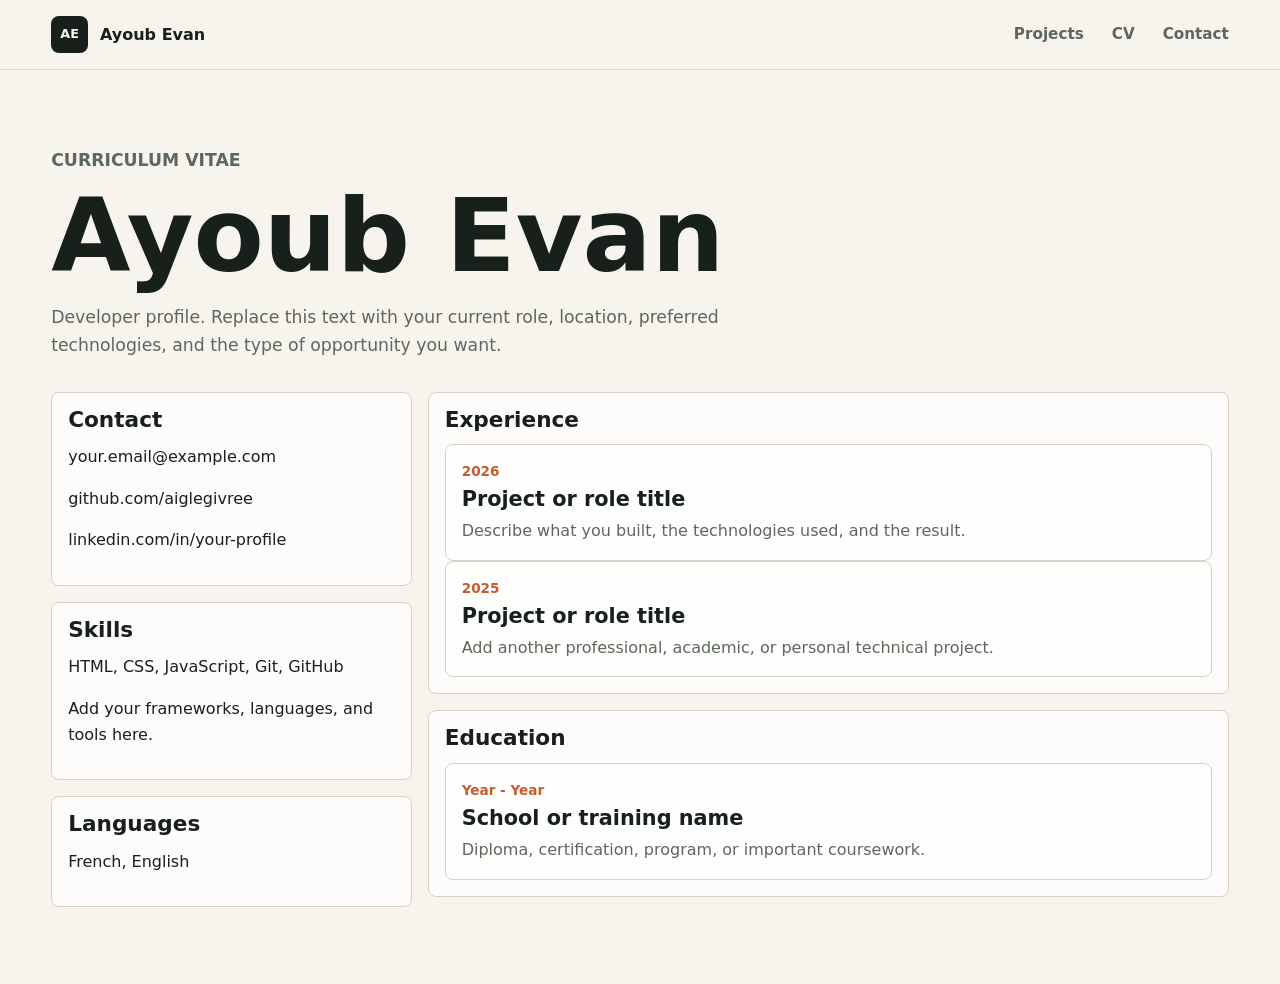
==== cv.html @ 89445557 "feat: add initial portfolio website" ====
<!doctype html>
<html lang="en">
  <head>
    <meta charset="utf-8" />
    <meta name="viewport" content="width=device-width, initial-scale=1" />
    <title>Ayoub Evan | CV</title>
    <meta name="description" content="CV for Ayoub Evan." />
    <link rel="stylesheet" href="styles.css" />
  </head>
  <body>
    <header class="site-header">
      <a class="brand" href="index.html" aria-label="Back to portfolio">
        <span class="brand-mark">AE</span>
        <span>Ayoub Evan</span>
      </a>
      <nav aria-label="Main navigation">
        <a href="index.html#projects">Projects</a>
        <a href="cv.html">CV</a>
        <a href="index.html#contact">Contact</a>
      </nav>
    </header>

    <main>
      <section class="section cv-page">
        <div class="cv-header">
          <p class="section-label">Curriculum Vitae</p>
          <h1>Ayoub Evan</h1>
          <p>
            Developer profile. Replace this text with your current role, location,
            preferred technologies, and the type of opportunity you want.
          </p>
        </div>

        <div class="cv-layout">
          <aside class="cv-sidebar">
            <section>
              <h2>Contact</h2>
              <p>your.email@example.com</p>
              <p>github.com/aiglegivree</p>
              <p>linkedin.com/in/your-profile</p>
            </section>
            <section>
              <h2>Skills</h2>
              <p>HTML, CSS, JavaScript, Git, GitHub</p>
              <p>Add your frameworks, languages, and tools here.</p>
            </section>
            <section>
              <h2>Languages</h2>
              <p>French, English</p>
            </section>
          </aside>

          <div class="cv-main">
            <section>
              <h2>Experience</h2>
              <article class="timeline-item">
                <time>2026</time>
                <h3>Project or role title</h3>
                <p>
                  Describe what you built, the technologies used, and the result.
                </p>
              </article>
              <article class="timeline-item">
                <time>2025</time>
                <h3>Project or role title</h3>
                <p>
                  Add another professional, academic, or personal technical project.
                </p>
              </article>
            </section>

            <section>
              <h2>Education</h2>
              <article class="timeline-item">
                <time>Year - Year</time>
                <h3>School or training name</h3>
                <p>Diploma, certification, program, or important coursework.</p>
              </article>
            </section>
          </div>
        </div>
      </section>
    </main>
  </body>
</html>
---- styles.css ----
:root {
  color-scheme: light;
  --bg: #f7f4ed;
  --surface: #ffffff;
  --ink: #17201b;
  --muted: #5d675f;
  --line: #d8d2c6;
  --accent: #0e6f68;
  --accent-strong: #0a4c47;
  --warm: #c95b32;
  --shadow: 0 18px 50px rgba(23, 32, 27, 0.1);
}

* {
  box-sizing: border-box;
}

html {
  scroll-behavior: smooth;
}

body {
  margin: 0;
  background: var(--bg);
  color: var(--ink);
  font-family: Inter, ui-sans-serif, system-ui, -apple-system, BlinkMacSystemFont, "Segoe UI", sans-serif;
  line-height: 1.6;
}

a {
  color: inherit;
  text-decoration: none;
}

img {
  display: block;
  max-width: 100%;
}

.site-header {
  position: sticky;
  top: 0;
  z-index: 10;
  display: flex;
  align-items: center;
  justify-content: space-between;
  gap: 1rem;
  padding: 1rem clamp(1rem, 4vw, 4rem);
  background: rgba(247, 244, 237, 0.88);
  border-bottom: 1px solid rgba(216, 210, 198, 0.8);
  backdrop-filter: blur(16px);
}

.brand,
nav,
.hero-actions,
.contact-links {
  display: flex;
  align-items: center;
}

.brand {
  gap: 0.75rem;
  font-weight: 800;
}

.brand-mark {
  display: grid;
  width: 2.3rem;
  height: 2.3rem;
  place-items: center;
  background: var(--ink);
  color: var(--bg);
  border-radius: 8px;
  font-size: 0.8rem;
}

nav {
  gap: clamp(0.75rem, 3vw, 1.75rem);
  color: var(--muted);
  font-size: 0.95rem;
  font-weight: 650;
}

nav a:hover,
.contact-links a:hover {
  color: var(--accent);
}

.hero {
  display: grid;
  grid-template-columns: minmax(0, 1fr) minmax(18rem, 0.82fr);
  align-items: center;
  gap: clamp(2rem, 5vw, 5rem);
  min-height: calc(100vh - 73px);
  padding: clamp(3rem, 6vw, 6rem) clamp(1rem, 4vw, 4rem);
}

.hero-copy {
  max-width: 58rem;
}

.eyebrow,
.section-label {
  margin: 0 0 0.8rem;
  color: var(--warm);
  font-size: 0.78rem;
  font-weight: 800;
  letter-spacing: 0;
  text-transform: uppercase;
}

h1,
h2,
h3,
p {
  margin-top: 0;
}

h1 {
  max-width: 13ch;
  margin-bottom: 1.25rem;
  font-size: clamp(3rem, 8vw, 6.7rem);
  line-height: 0.95;
}

h2 {
  margin-bottom: 0.8rem;
  font-size: clamp(2rem, 4vw, 3.3rem);
  line-height: 1.05;
}

h3 {
  margin-bottom: 0.4rem;
  font-size: 1.3rem;
  line-height: 1.2;
}

.hero-copy p:not(.eyebrow),
.intro > p,
.split p {
  max-width: 43rem;
  color: var(--muted);
  font-size: 1.08rem;
}

.hero-actions {
  flex-wrap: wrap;
  gap: 0.8rem;
  margin-top: 1.8rem;
}

.button {
  display: inline-flex;
  align-items: center;
  justify-content: center;
  min-height: 2.9rem;
  padding: 0.8rem 1.1rem;
  border: 1px solid var(--ink);
  border-radius: 8px;
  font-weight: 800;
}

.button.primary {
  background: var(--ink);
  color: var(--bg);
}

.button.secondary {
  background: transparent;
}

.button:hover {
  transform: translateY(-1px);
}

.hero-visual {
  overflow: hidden;
  border: 1px solid var(--line);
  border-radius: 8px;
  box-shadow: var(--shadow);
}

.hero-visual img {
  width: 100%;
  aspect-ratio: 4 / 5;
  object-fit: cover;
}

.section {
  padding: clamp(3rem, 6vw, 6rem) clamp(1rem, 4vw, 4rem);
  border-top: 1px solid var(--line);
}

.intro,
.split,
.contact {
  display: grid;
  grid-template-columns: minmax(12rem, 0.7fr) minmax(0, 1.3fr);
  gap: clamp(1.5rem, 5vw, 5rem);
}

.section-heading {
  max-width: 54rem;
  margin-bottom: 2rem;
}

.projects-grid {
  display: grid;
  grid-template-columns: repeat(3, minmax(0, 1fr));
  gap: 1rem;
}

.project-card {
  overflow: hidden;
  background: var(--surface);
  border: 1px solid var(--line);
  border-radius: 8px;
}

.project-card img {
  width: 100%;
  aspect-ratio: 16 / 10;
  object-fit: cover;
  border-bottom: 1px solid var(--line);
}

.project-body {
  padding: 1rem;
}

.project-body p {
  color: var(--muted);
}

.tags {
  display: flex;
  flex-wrap: wrap;
  gap: 0.45rem;
  margin-top: 1rem;
}

.tag {
  padding: 0.25rem 0.5rem;
  background: #e8f1ef;
  color: var(--accent-strong);
  border-radius: 999px;
  font-size: 0.78rem;
  font-weight: 750;
}

.project-links {
  display: flex;
  flex-wrap: wrap;
  gap: 0.8rem;
  margin-top: 1rem;
  font-weight: 800;
}

.project-links a {
  color: var(--accent);
}

.timeline {
  display: grid;
  gap: 0.8rem;
}

.timeline-item {
  padding: 1rem;
  background: rgba(255, 255, 255, 0.64);
  border: 1px solid var(--line);
  border-radius: 8px;
}

.timeline-item time {
  display: block;
  margin-bottom: 0.25rem;
  color: var(--warm);
  font-size: 0.85rem;
  font-weight: 800;
}

.timeline-item p {
  margin-bottom: 0;
  color: var(--muted);
}

.contact-links {
  flex-wrap: wrap;
  gap: 0.8rem;
}

.contact-links a {
  padding: 0.7rem 0.9rem;
  background: var(--surface);
  border: 1px solid var(--line);
  border-radius: 8px;
  font-weight: 800;
}

footer {
  padding: 2rem clamp(1rem, 4vw, 4rem);
  color: var(--muted);
  border-top: 1px solid var(--line);
}

footer p {
  margin: 0;
}

.cv-page {
  border-top: 0;
}

.cv-header {
  max-width: 62rem;
  margin-bottom: 2rem;
}

.cv-header h1 {
  max-width: none;
}

.cv-header p {
  max-width: 44rem;
  color: var(--muted);
  font-size: 1.08rem;
}

.cv-layout {
  display: grid;
  grid-template-columns: minmax(14rem, 0.45fr) minmax(0, 1fr);
  gap: 1rem;
}

.cv-sidebar,
.cv-main {
  display: grid;
  align-content: start;
  gap: 1rem;
}

.cv-sidebar section,
.cv-main section {
  padding: 1rem;
  background: rgba(255, 255, 255, 0.72);
  border: 1px solid var(--line);
  border-radius: 8px;
}

.cv-sidebar h2,
.cv-main h2 {
  font-size: 1.35rem;
}

@media (max-width: 920px) {
  .hero,
  .intro,
  .split,
  .contact {
    grid-template-columns: 1fr;
  }

  .hero {
    min-height: auto;
  }

  h1 {
    max-width: 11ch;
  }

  .projects-grid {
    grid-template-columns: repeat(2, minmax(0, 1fr));
  }

  .cv-layout {
    grid-template-columns: 1fr;
  }
}

@media (max-width: 640px) {
  .site-header {
    align-items: flex-start;
    flex-direction: column;
  }

  nav {
    width: 100%;
    justify-content: space-between;
  }

  h1 {
    font-size: 3.25rem;
  }

  .projects-grid {
    grid-template-columns: 1fr;
  }
}
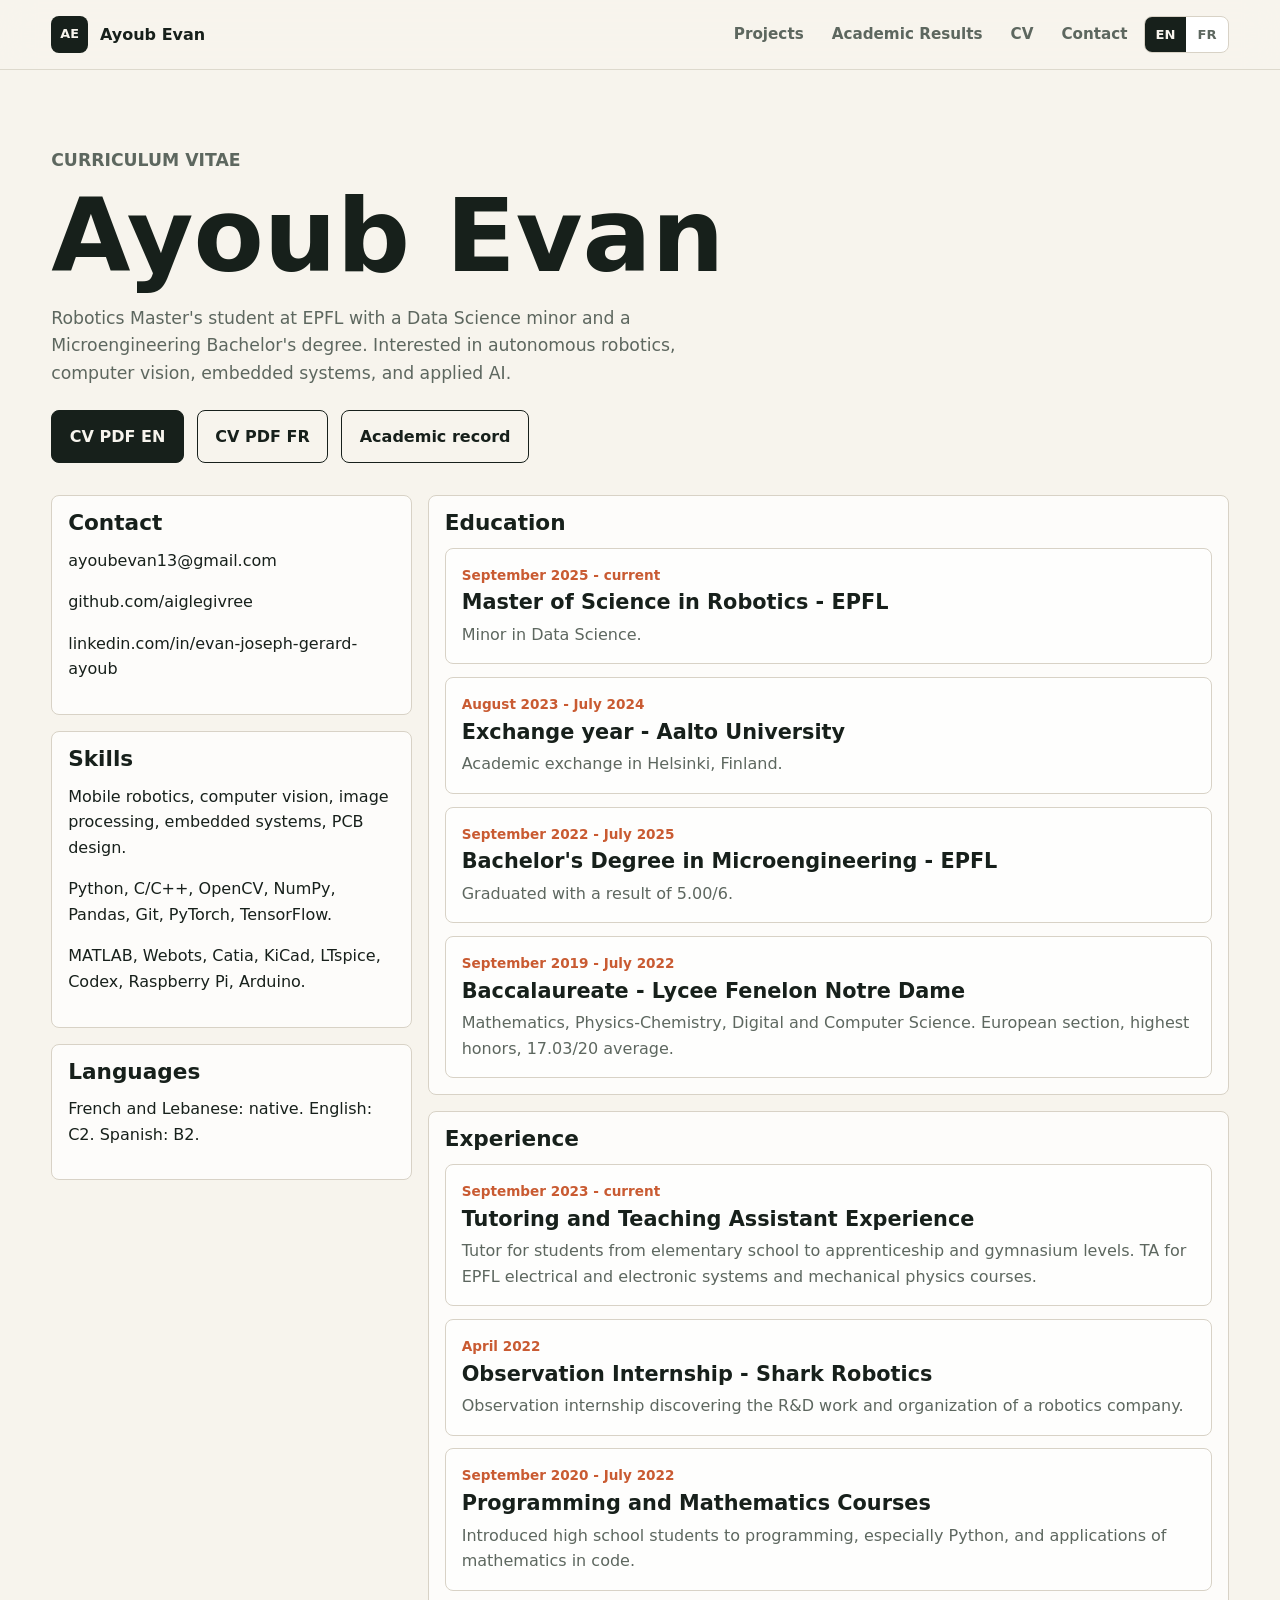
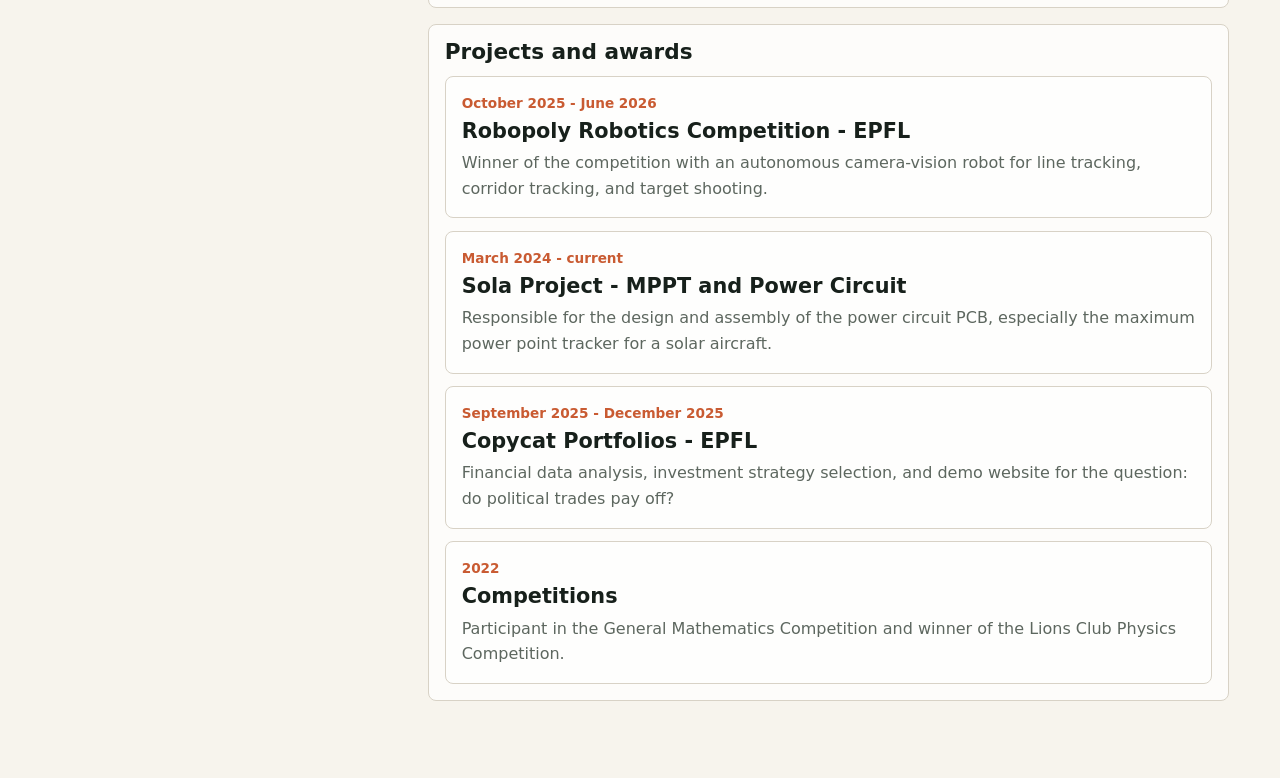
==== commit b686f912: "feat: add bilingual cv content" ====
--- a/cv.html
+++ b/cv.html
@@ -7,79 +7,95 @@
     <meta name="description" content="CV for Ayoub Evan." />
     <link rel="stylesheet" href="styles.css" />
   </head>
-  <body>
+  <body data-page="cv">
     <header class="site-header">
       <a class="brand" href="index.html" aria-label="Back to portfolio">
         <span class="brand-mark">AE</span>
         <span>Ayoub Evan</span>
       </a>
-      <nav aria-label="Main navigation">
-        <a href="index.html#projects">Projects</a>
-        <a href="cv.html">CV</a>
-        <a href="index.html#contact">Contact</a>
-      </nav>
+      <div class="header-actions">
+        <nav aria-label="Main navigation">
+          <a href="index.html#projects" data-i18n="nav.projects">Projects</a>
+          <a href="index.html#academics" data-i18n="nav.academics">Academic Results</a>
+          <a href="cv.html" data-i18n="nav.cv">CV</a>
+          <a href="index.html#contact" data-i18n="nav.contact">Contact</a>
+        </nav>
+        <div class="language-switch" aria-label="Language">
+          <button type="button" data-lang="en" aria-pressed="true">EN</button>
+          <button type="button" data-lang="fr" aria-pressed="false">FR</button>
+        </div>
+      </div>
     </header>
 
     <main>
       <section class="section cv-page">
         <div class="cv-header">
-          <p class="section-label">Curriculum Vitae</p>
+          <p class="section-label" data-i18n="cv.label">Curriculum Vitae</p>
           <h1>Ayoub Evan</h1>
-          <p>
-            Developer profile. Replace this text with your current role, location,
-            preferred technologies, and the type of opportunity you want.
+          <p data-i18n="cv.summary">
+            Robotics Master's student at EPFL with a Data Science minor and a Microengineering
+            Bachelor's degree. Interested in autonomous robotics, computer vision, embedded systems,
+            and applied AI.
           </p>
+          <div class="document-actions">
+            <a class="button primary" href="assets/cv/CV_2026_en.pdf" target="_blank" rel="noreferrer" data-doc="cv-en">
+              CV PDF
+            </a>
+            <a class="button secondary" href="assets/cv/CV_2026_fr.pdf" target="_blank" rel="noreferrer" data-doc="cv-fr">
+              CV PDF FR
+            </a>
+            <a class="button secondary" href="assets/academic/relevenote.pdf" target="_blank" rel="noreferrer" data-i18n="cv.transcript">
+              Academic record
+            </a>
+          </div>
         </div>
 
         <div class="cv-layout">
           <aside class="cv-sidebar">
             <section>
-              <h2>Contact</h2>
-              <p>your.email@example.com</p>
+              <h2 data-i18n="cv.contact.title">Contact</h2>
+              <p>ayoubevan13@gmail.com</p>
               <p>github.com/aiglegivree</p>
-              <p>linkedin.com/in/your-profile</p>
+              <p>linkedin.com/in/evan-joseph-gerard-ayoub</p>
             </section>
             <section>
-              <h2>Skills</h2>
-              <p>HTML, CSS, JavaScript, Git, GitHub</p>
-              <p>Add your frameworks, languages, and tools here.</p>
+              <h2 data-i18n="cv.skills.title">Skills</h2>
+              <p data-i18n="cv.skills.technical">
+                Mobile robotics, computer vision, image processing, embedded systems, PCB design.
+              </p>
+              <p data-i18n="cv.skills.programming">
+                Python, C/C++, OpenCV, NumPy, Pandas, Git, PyTorch, TensorFlow.
+              </p>
+              <p data-i18n="cv.skills.tools">
+                MATLAB, Webots, Catia, KiCad, LTspice, Codex, Raspberry Pi, Arduino.
+              </p>
             </section>
             <section>
-              <h2>Languages</h2>
-              <p>French, English</p>
+              <h2 data-i18n="cv.languages.title">Languages</h2>
+              <p data-i18n="cv.languages.items">French and Lebanese: native. English: C2. Spanish: B2.</p>
             </section>
           </aside>
 
           <div class="cv-main">
             <section>
-              <h2>Experience</h2>
-              <article class="timeline-item">
-                <time>2026</time>
-                <h3>Project or role title</h3>
-                <p>
-                  Describe what you built, the technologies used, and the result.
-                </p>
-              </article>
-              <article class="timeline-item">
-                <time>2025</time>
-                <h3>Project or role title</h3>
-                <p>
-                  Add another professional, academic, or personal technical project.
-                </p>
-              </article>
+              <h2 data-i18n="cv.education.title">Education</h2>
+              <div class="timeline" id="educationList"></div>
             </section>
 
             <section>
-              <h2>Education</h2>
-              <article class="timeline-item">
-                <time>Year - Year</time>
-                <h3>School or training name</h3>
-                <p>Diploma, certification, program, or important coursework.</p>
-              </article>
+              <h2 data-i18n="cv.experience.title">Experience</h2>
+              <div class="timeline" id="experienceList"></div>
+            </section>
+
+            <section>
+              <h2 data-i18n="cv.projects.title">Projects and awards</h2>
+              <div class="timeline" id="cvProjectsList"></div>
             </section>
           </div>
         </div>
       </section>
     </main>
+
+    <script src="script.js"></script>
   </body>
 </html>
--- a/styles.css
+++ b/styles.css
@@ -54,7 +54,10 @@
 .brand,
 nav,
 .hero-actions,
-.contact-links {
+.contact-links,
+.header-actions,
+.language-switch,
+.document-actions {
   display: flex;
   align-items: center;
 }
@@ -80,6 +83,37 @@
   color: var(--muted);
   font-size: 0.95rem;
   font-weight: 650;
+}
+
+.header-actions {
+  justify-content: flex-end;
+  gap: 1rem;
+}
+
+.language-switch {
+  overflow: hidden;
+  flex: 0 0 auto;
+  border: 1px solid var(--line);
+  border-radius: 8px;
+  background: var(--surface);
+}
+
+.language-switch button {
+  min-width: 2.6rem;
+  min-height: 2.2rem;
+  padding: 0.35rem 0.65rem;
+  border: 0;
+  background: transparent;
+  color: var(--muted);
+  font: inherit;
+  font-size: 0.82rem;
+  font-weight: 800;
+  cursor: pointer;
+}
+
+.language-switch button[aria-pressed="true"] {
+  background: var(--ink);
+  color: var(--bg);
 }
 
 nav a:hover,
@@ -211,6 +245,12 @@
   gap: 1rem;
 }
 
+.academic-grid {
+  display: grid;
+  grid-template-columns: repeat(4, minmax(0, 1fr));
+  gap: 1rem;
+}
+
 .project-card {
   overflow: hidden;
   background: var(--surface);
@@ -291,6 +331,12 @@
   gap: 0.8rem;
 }
 
+.document-actions {
+  flex-wrap: wrap;
+  gap: 0.8rem;
+  margin-top: 1.4rem;
+}
+
 .contact-links a {
   padding: 0.7rem 0.9rem;
   background: var(--surface);
@@ -374,6 +420,10 @@
     grid-template-columns: repeat(2, minmax(0, 1fr));
   }
 
+  .academic-grid {
+    grid-template-columns: repeat(2, minmax(0, 1fr));
+  }
+
   .cv-layout {
     grid-template-columns: 1fr;
   }
@@ -385,16 +435,28 @@
     flex-direction: column;
   }
 
+  .header-actions {
+    width: 100%;
+    align-items: stretch;
+    flex-direction: column;
+  }
+
   nav {
     width: 100%;
-    justify-content: space-between;
+    flex-wrap: wrap;
+    justify-content: flex-start;
+  }
+
+  .language-switch {
+    align-self: flex-start;
   }
 
   h1 {
     font-size: 3.25rem;
   }
 
-  .projects-grid {
+  .projects-grid,
+  .academic-grid {
     grid-template-columns: 1fr;
   }
 }
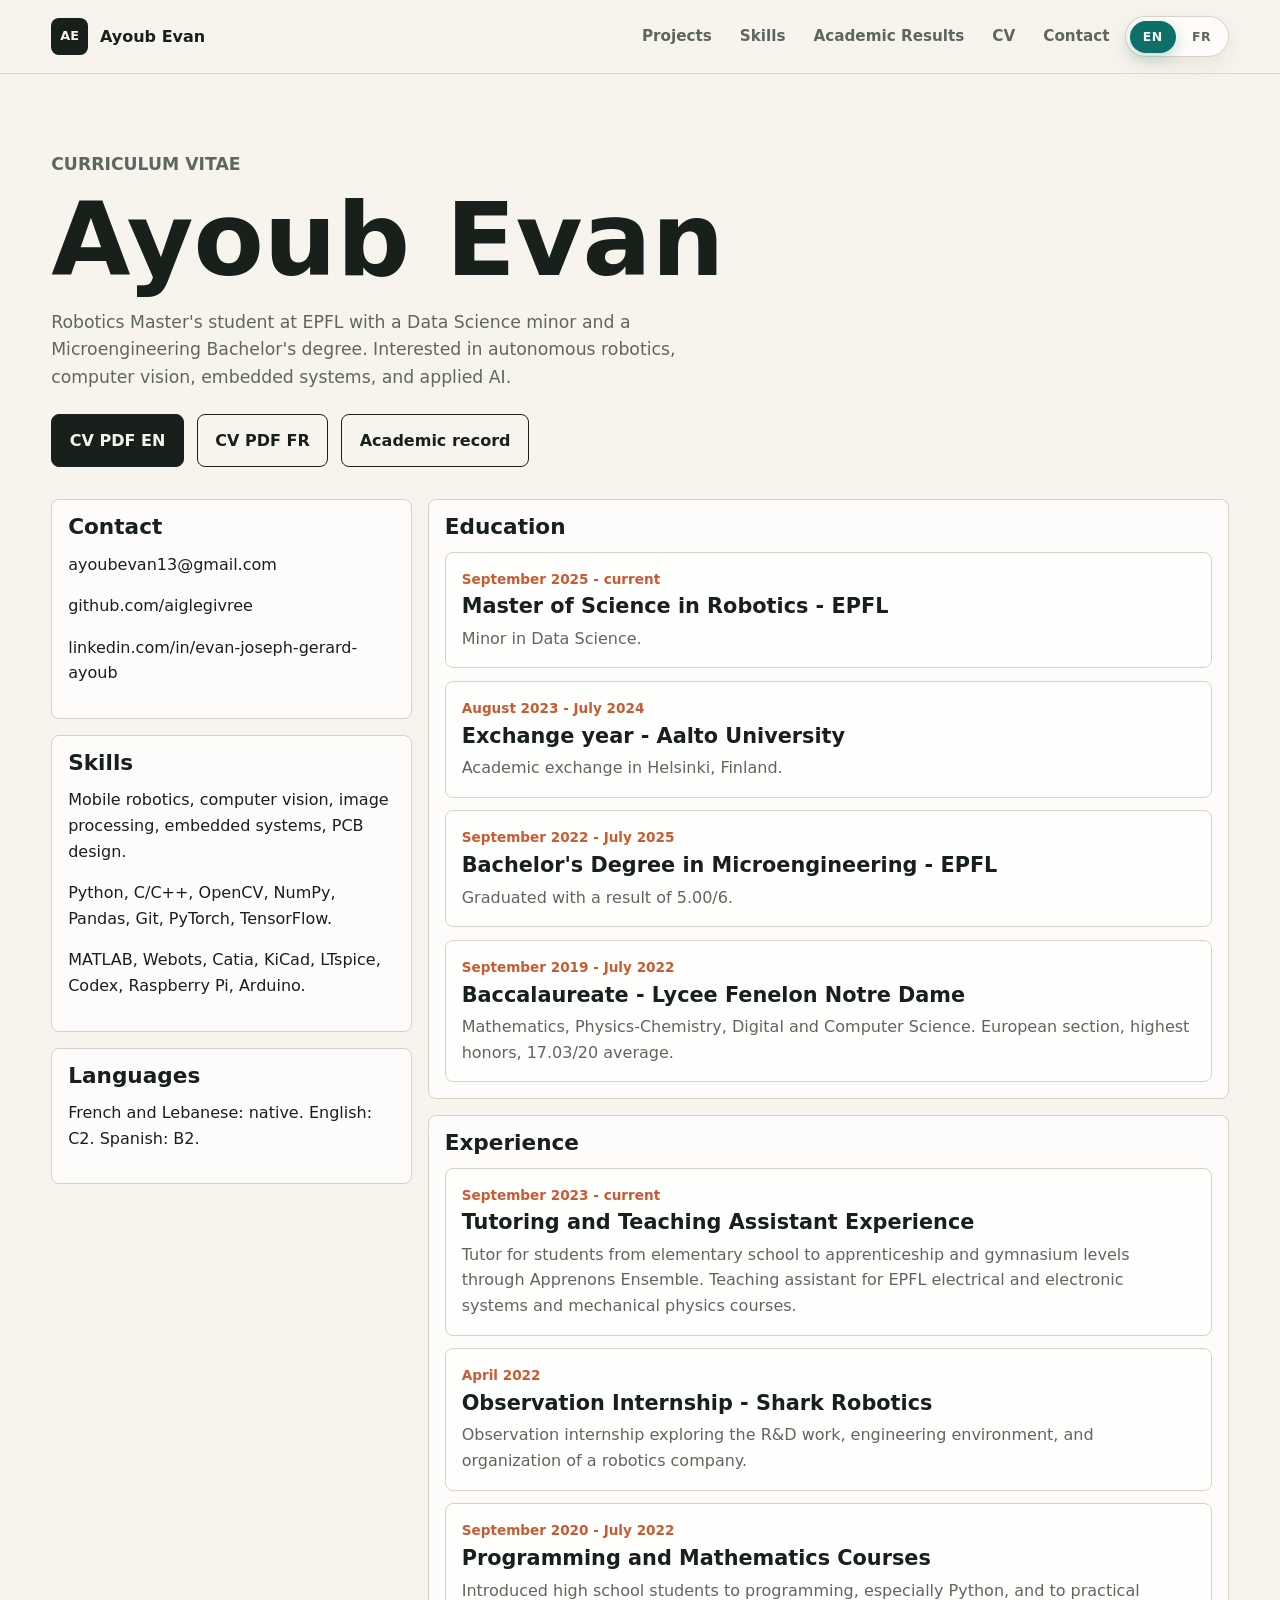
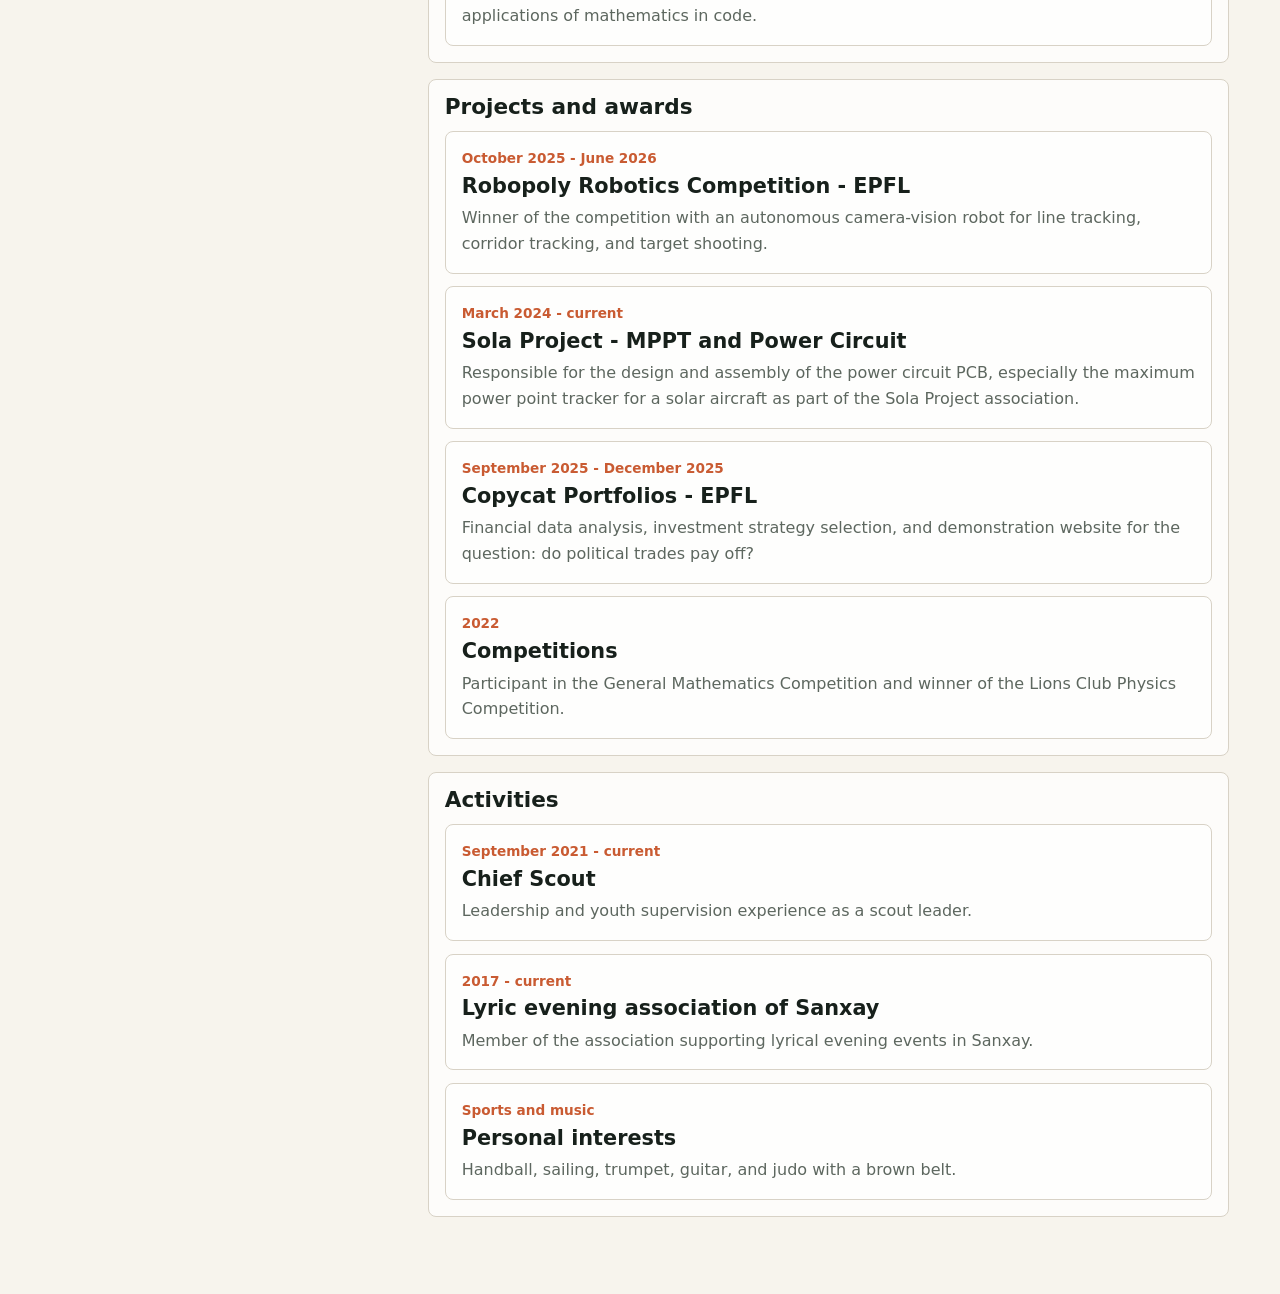
==== commit ade220e6: "feat: enrich cv content and language switch" ====
--- a/cv.html
+++ b/cv.html
@@ -16,6 +16,7 @@
       <div class="header-actions">
         <nav aria-label="Main navigation">
           <a href="index.html#projects" data-i18n="nav.projects">Projects</a>
+          <a href="index.html#skills" data-i18n="nav.skills">Skills</a>
           <a href="index.html#academics" data-i18n="nav.academics">Academic Results</a>
           <a href="cv.html" data-i18n="nav.cv">CV</a>
           <a href="index.html#contact" data-i18n="nav.contact">Contact</a>
@@ -91,6 +92,11 @@
               <h2 data-i18n="cv.projects.title">Projects and awards</h2>
               <div class="timeline" id="cvProjectsList"></div>
             </section>
+
+            <section>
+              <h2 data-i18n="cv.activities.title">Activities</h2>
+              <div class="timeline" id="activitiesList"></div>
+            </section>
           </div>
         </div>
       </section>
--- a/styles.css
+++ b/styles.css
@@ -91,29 +91,50 @@
 }
 
 .language-switch {
-  overflow: hidden;
+  position: relative;
   flex: 0 0 auto;
-  border: 1px solid var(--line);
-  border-radius: 8px;
-  background: var(--surface);
+  gap: 0.2rem;
+  padding: 0.22rem;
+  background: rgba(255, 255, 255, 0.68);
+  border: 1px solid rgba(216, 210, 198, 0.95);
+  border-radius: 999px;
+  box-shadow: inset 0 1px 0 rgba(255, 255, 255, 0.85), 0 8px 22px rgba(23, 32, 27, 0.08);
 }
 
 .language-switch button {
-  min-width: 2.6rem;
-  min-height: 2.2rem;
-  padding: 0.35rem 0.65rem;
+  min-width: 2.85rem;
+  min-height: 2rem;
+  padding: 0.35rem 0.75rem;
   border: 0;
+  border-radius: 999px;
   background: transparent;
   color: var(--muted);
   font: inherit;
-  font-size: 0.82rem;
-  font-weight: 800;
+  font-size: 0.78rem;
+  font-weight: 800;
+  letter-spacing: 0.04em;
   cursor: pointer;
+  transition: background 160ms ease, color 160ms ease, box-shadow 160ms ease, transform 160ms ease;
 }
 
 .language-switch button[aria-pressed="true"] {
-  background: var(--ink);
+  background: var(--accent);
   color: var(--bg);
+  box-shadow: 0 5px 14px rgba(14, 111, 104, 0.24);
+}
+
+.language-switch button:hover {
+  color: var(--accent-strong);
+}
+
+.language-switch button[aria-pressed="true"]:hover {
+  color: var(--bg);
+  transform: translateY(-1px);
+}
+
+.language-switch button:focus-visible {
+  outline: 2px solid var(--warm);
+  outline-offset: 2px;
 }
 
 nav a:hover,
@@ -239,23 +260,37 @@
   margin-bottom: 2rem;
 }
 
-.projects-grid {
+.projects-grid,
+.skills-grid {
   display: grid;
   grid-template-columns: repeat(3, minmax(0, 1fr));
   gap: 1rem;
 }
 
+.skills-grid {
+  grid-template-columns: repeat(4, minmax(0, 1fr));
+}
+
 .academic-grid {
   display: grid;
   grid-template-columns: repeat(4, minmax(0, 1fr));
   gap: 1rem;
 }
 
-.project-card {
+.project-card,
+.skill-card {
   overflow: hidden;
   background: var(--surface);
   border: 1px solid var(--line);
   border-radius: 8px;
+}
+
+.skill-card {
+  padding: 1rem;
+}
+
+.skill-card h3 {
+  font-size: 1.08rem;
 }
 
 .project-card img {
@@ -416,7 +451,8 @@
     max-width: 11ch;
   }
 
-  .projects-grid {
+  .projects-grid,
+  .skills-grid {
     grid-template-columns: repeat(2, minmax(0, 1fr));
   }
 
@@ -456,6 +492,7 @@
   }
 
   .projects-grid,
+  .skills-grid,
   .academic-grid {
     grid-template-columns: 1fr;
   }
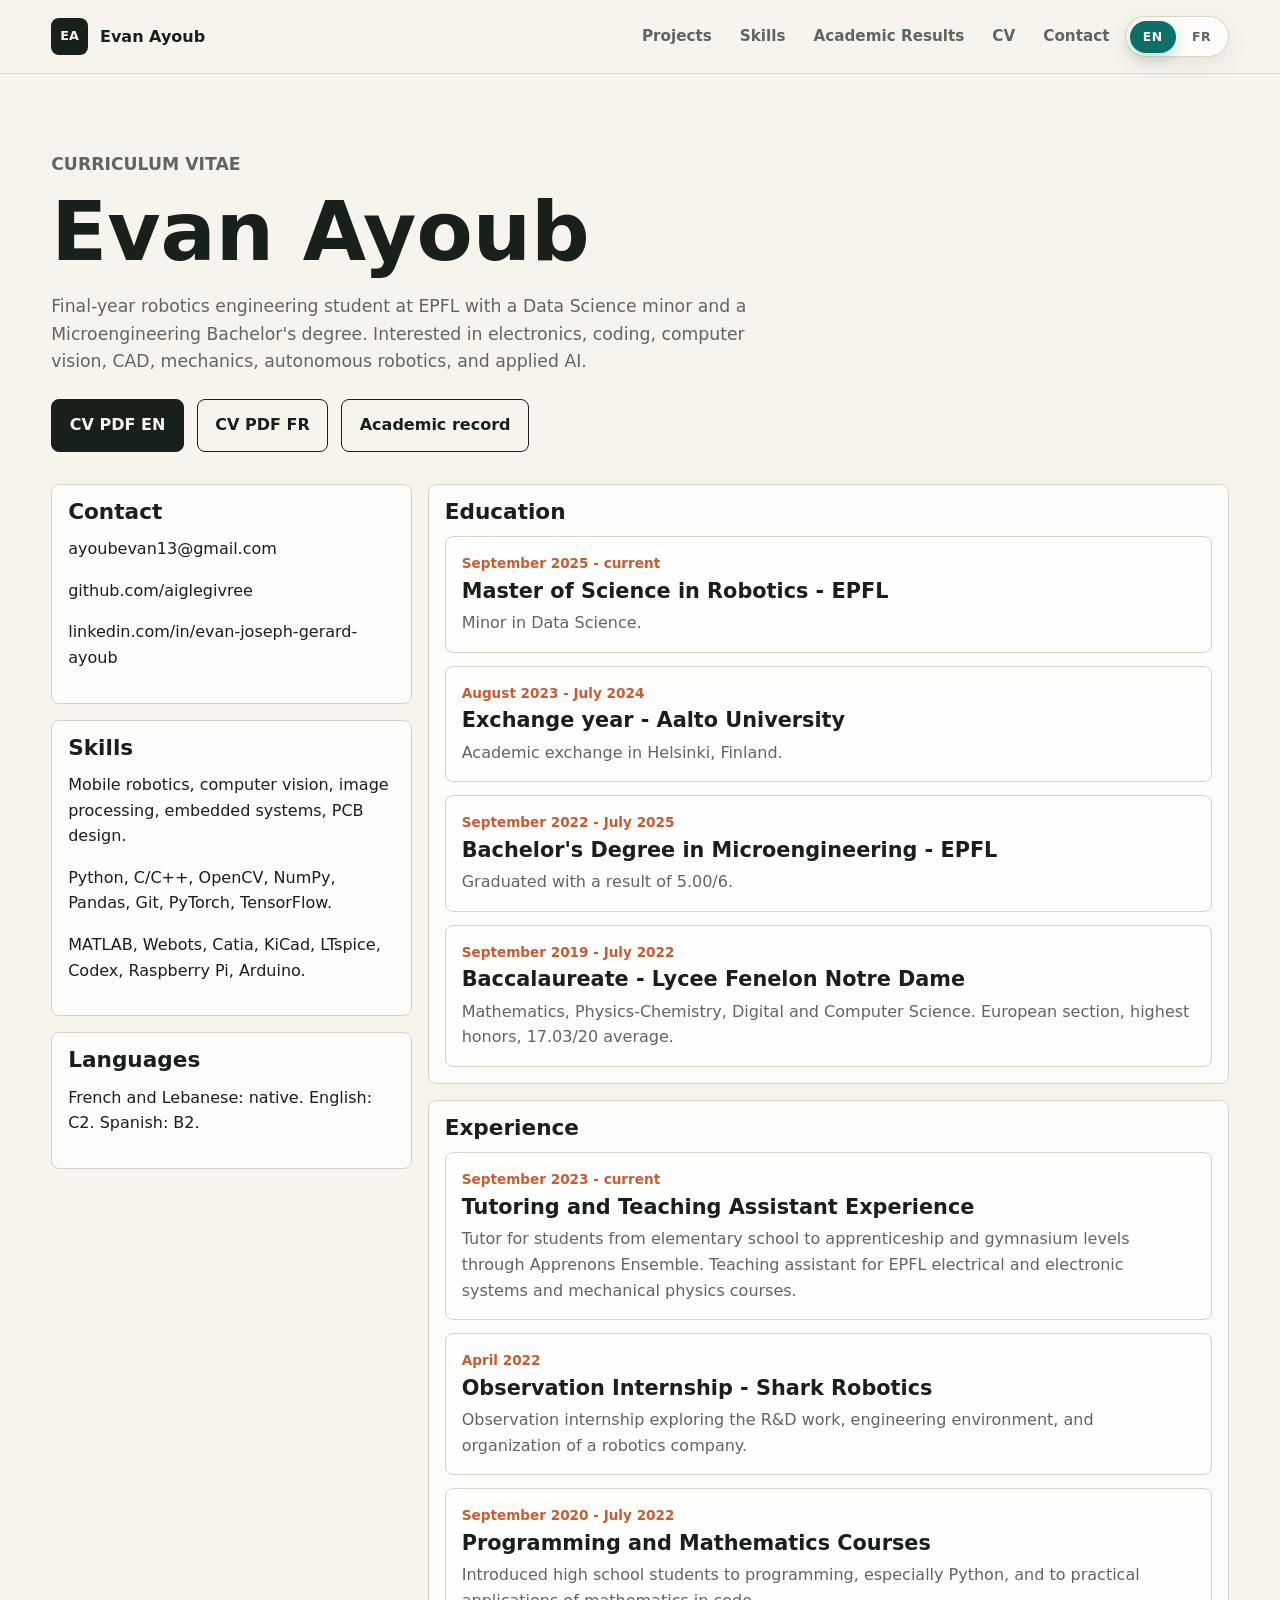
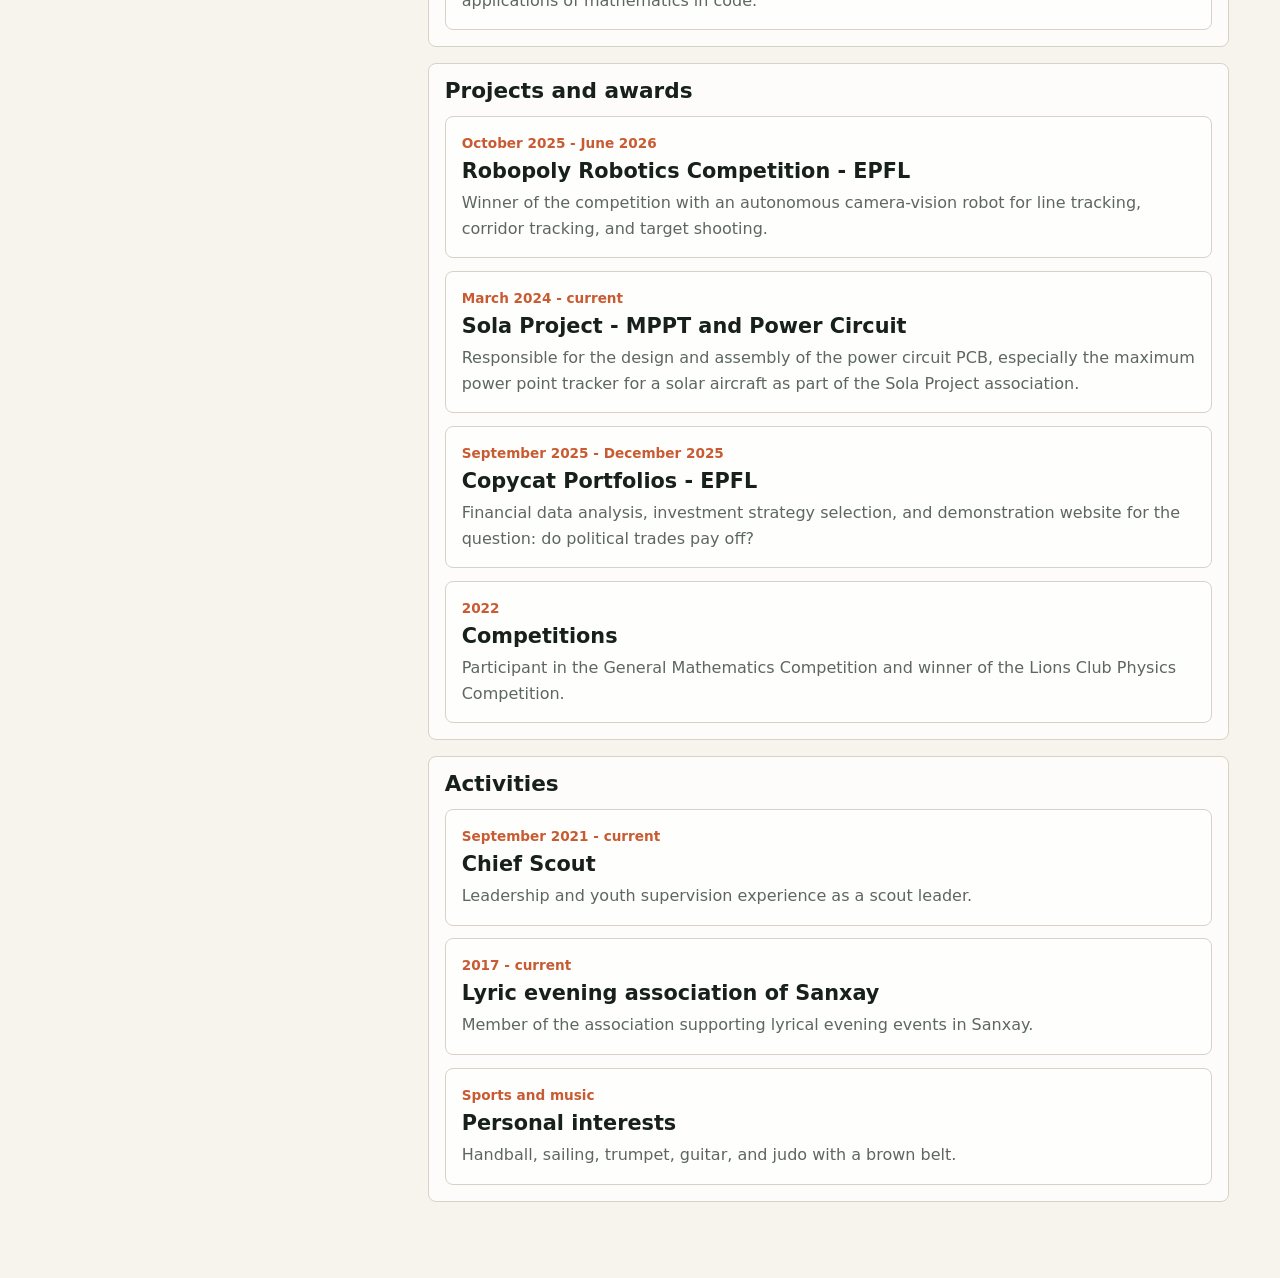
==== commit e26f28ce: "fix: refine hero profile copy" ====
--- a/cv.html
+++ b/cv.html
@@ -3,15 +3,15 @@
   <head>
     <meta charset="utf-8" />
     <meta name="viewport" content="width=device-width, initial-scale=1" />
-    <title>Ayoub Evan | CV</title>
-    <meta name="description" content="CV for Ayoub Evan." />
+    <title>Evan Ayoub | CV</title>
+    <meta name="description" content="CV for Evan Ayoub." />
     <link rel="stylesheet" href="styles.css" />
   </head>
   <body data-page="cv">
     <header class="site-header">
       <a class="brand" href="index.html" aria-label="Back to portfolio">
-        <span class="brand-mark">AE</span>
-        <span>Ayoub Evan</span>
+        <span class="brand-mark">EA</span>
+        <span>Evan Ayoub</span>
       </a>
       <div class="header-actions">
         <nav aria-label="Main navigation">
@@ -32,7 +32,7 @@
       <section class="section cv-page">
         <div class="cv-header">
           <p class="section-label" data-i18n="cv.label">Curriculum Vitae</p>
-          <h1>Ayoub Evan</h1>
+          <h1>Evan Ayoub</h1>
           <p data-i18n="cv.summary">
             Robotics Master's student at EPFL with a Data Science minor and a Microengineering
             Bachelor's degree. Interested in autonomous robotics, computer vision, embedded systems,
--- a/styles.css
+++ b/styles.css
@@ -152,7 +152,7 @@
 }
 
 .hero-copy {
-  max-width: 58rem;
+  max-width: 62rem;
 }
 
 .eyebrow,
@@ -173,10 +173,10 @@
 }
 
 h1 {
-  max-width: 13ch;
+  max-width: 17ch;
   margin-bottom: 1.25rem;
-  font-size: clamp(3rem, 8vw, 6.7rem);
-  line-height: 0.95;
+  font-size: clamp(2.75rem, 6.4vw, 5.4rem);
+  line-height: 1;
 }
 
 h2 {
@@ -448,7 +448,7 @@
   }
 
   h1 {
-    max-width: 11ch;
+    max-width: 15ch;
   }
 
   .projects-grid,
@@ -488,7 +488,7 @@
   }
 
   h1 {
-    font-size: 3.25rem;
+    font-size: 2.75rem;
   }
 
   .projects-grid,
